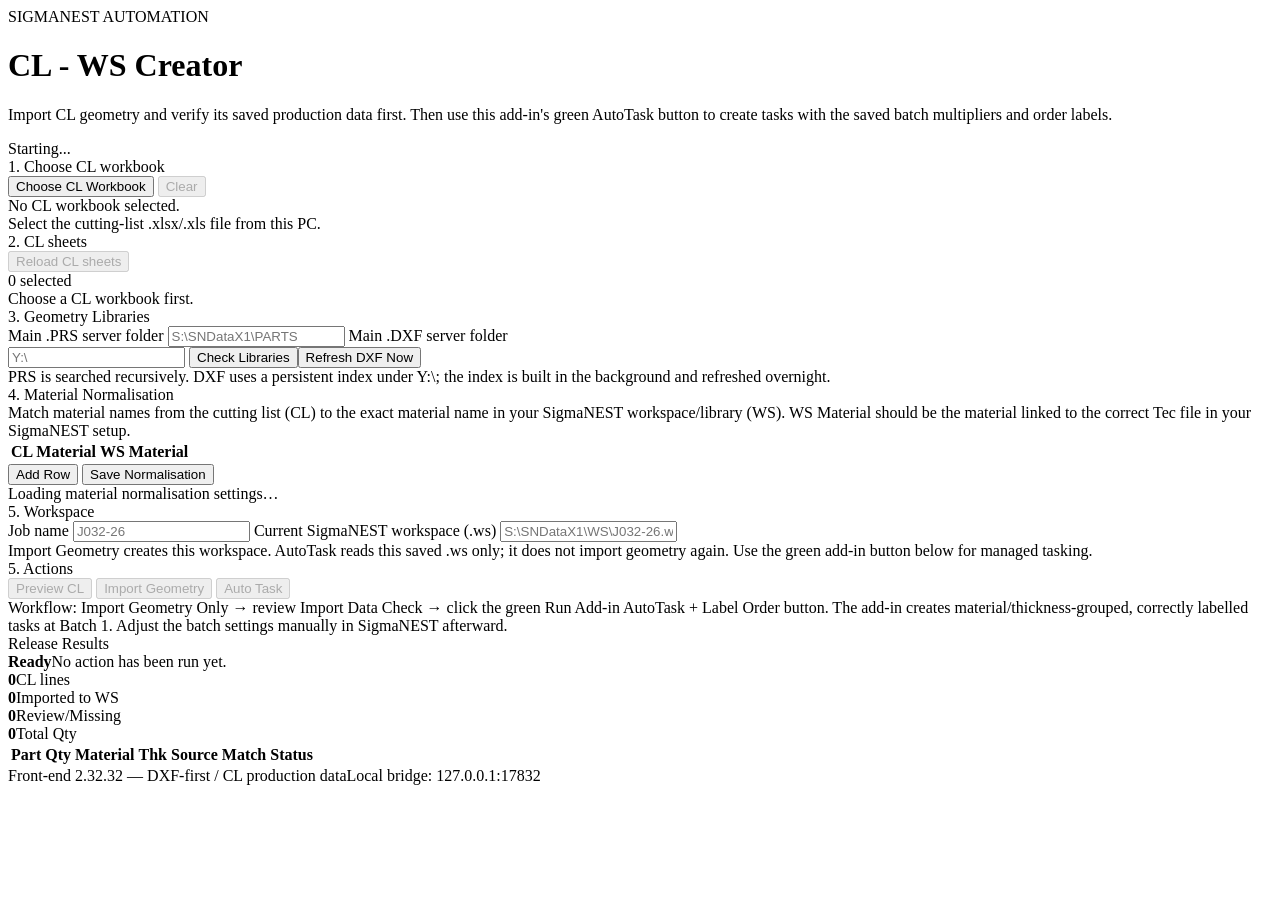
==== CL-WS-Creator/taskpane.html @ fc8cdee6 "Deploy CL-WS Creator task pane HTML" ====
<!doctype html>
<!-- Copyright © 2026 Eithan Meyer, in original material legally owned by Eithan Meyer.
     All rights reserved to the extent of those rights.
     Proprietary; third-party components/material are excluded.
     No copyright registration or patent application is claimed by this notice. -->
<html>
<head>
  <meta charset="utf-8">
  <meta http-equiv="X-UA-Compatible" content="IE=Edge">
  <meta http-equiv="Cache-Control" content="no-cache, no-store, must-revalidate">
  <meta http-equiv="Pragma" content="no-cache">
  <meta name="viewport" content="width=device-width,initial-scale=1">
  <title>CL - WS Creator</title>
  <link rel="stylesheet" href="taskpane.css?v=2.32.32">
  <script src="https://appsforoffice.microsoft.com/lib/1/hosted/office.js"></script>
  <script src="https://cdn.sheetjs.com/xlsx-0.20.3/package/dist/xlsx.full.min.js"></script>
</head>
<body>
<main class="app">
  <header class="hero">
    <div>
      <div class="eyebrow">SIGMANEST AUTOMATION</div>
      <h1>CL - WS Creator</h1>
      <p>Import CL geometry and verify its saved production data first. Then use this add-in's green AutoTask button to create tasks with the saved batch multipliers and order labels.</p>
    </div>
    <div id="statusPill" class="pill neutral">Starting...</div>
  </header>

  <section class="card">
    <div class="sectionTitle">1. Choose CL workbook</div>
    <div class="row">
      <input id="clFile" type="file" accept=".xlsx,.xls" hidden>
      <button id="chooseCL" class="primary">Choose CL Workbook</button>
      <button id="clearCL" class="secondary" type="button" disabled>Clear</button>
    </div>
    <div id="clFileName" class="fileName">No CL workbook selected.</div>
    <div id="clFileStatus" class="muted">Select the cutting-list .xlsx/.xls file from this PC.</div>
  </section>

  <section class="card">
    <div class="sectionTitle">2. CL sheets</div>
    <div class="row between">
      <button id="refreshSheets" class="secondary" type="button" disabled>Reload CL sheets</button>
      <div id="sheetCount" class="muted inline">0 selected</div>
    </div>
    <div id="sheetList" class="sheetList empty">Choose a CL workbook first.</div>
  </section>

  <section class="card">
    <div class="sectionTitle">3. Geometry Libraries</div>
    <label for="libraryPath">Main .PRS server folder</label>
    <input id="libraryPath" type="text" placeholder="S:\SNDataX1\PARTS">
    <label for="dxfPath">Main .DXF server folder</label>
    <div class="row">
      <input id="dxfPath" type="text" placeholder="Y:\">
      <button id="scanLibrary" class="secondary" type="button">Check Libraries</button><button id="refreshDxf" class="secondary" type="button">Refresh DXF Now</button>
    </div>
    <div id="libraryStatus" class="muted">PRS is searched recursively. DXF uses a persistent index under Y:\; the index is built in the background and refreshed overnight.</div>
  </section>

  <section class="card">
    <div class="sectionTitle">4. Material Normalisation</div>
    <div class="muted">Match material names from the cutting list (CL) to the exact material name in your SigmaNEST workspace/library (WS). WS Material should be the material linked to the correct Tec file in your SigmaNEST setup.</div>
    <div class="materialMapWrap">
      <table id="materialNormalizationTable" class="materialMapTable">
        <thead><tr><th>CL Material</th><th>WS Material</th><th aria-label="Remove mapping"></th></tr></thead>
        <tbody></tbody>
      </table>
    </div>
    <div class="row normActions">
      <button id="addMaterialMapping" class="secondary" type="button">Add Row</button>
      <button id="saveMaterialNormalization" class="primary" type="button">Save Normalisation</button>
    </div>
    <div id="materialNormalizationStatus" class="muted">Loading material normalisation settings…</div>
  </section>

  <section class="card">
    <div class="sectionTitle">5. Workspace</div>
    <label for="jobName">Job name</label>
    <input id="jobName" type="text" placeholder="J032-26">
    <label for="wsPath">Current SigmaNEST workspace (.ws)</label>
    <input id="wsPath" type="text" placeholder="S:\SNDataX1\WS\J032-26.ws">
    <div class="muted">Import Geometry creates this workspace. AutoTask reads this saved .ws only; it does not import geometry again. Use the green add-in button below for managed tasking.</div>
  </section>

  <section class="card actionCard">
    <div class="sectionTitle">5. Actions</div>
    <div class="actionGrid">
      <button id="preview" class="secondary actionButton" type="button" disabled>Preview CL</button>
      <button id="importGeometry" class="primary actionButton" type="button" disabled>Import Geometry</button>
      <button id="autoTaskOrder" class="accent actionButton" type="button" disabled>Auto Task</button>
    </div>
    <div id="buildStatus" class="muted">Workflow: Import Geometry Only → review Import Data Check → click the green Run Add-in AutoTask + Label Order button. The add-in creates material/thickness-grouped, correctly labelled tasks at Batch 1. Adjust the batch settings manually in SigmaNEST afterward.</div>
  </section>

  <section class="card">
    <div class="sectionTitle">Release Results</div>
    <div class="summaryBanner"><strong id="releaseTitle">Ready</strong><span id="releaseDetail">No action has been run yet.</span></div>
    <div class="summaryGrid">
      <div><strong id="partsFound">0</strong><span>CL lines</span></div>
      <div><strong id="geometryFound">0</strong><span>Imported to WS</span></div>
      <div><strong id="geometryMissing">0</strong><span>Review/Missing</span></div>
      <div><strong id="totalQty">0</strong><span>Total Qty</span></div>
    </div>
    <div class="tableWrap">
      <table id="resultTable">
        <thead><tr><th>Part</th><th>Qty</th><th>Material</th><th>Thk</th><th>Source</th><th>Match</th><th>Status</th></tr></thead>
        <tbody></tbody>
      </table>
    </div>
  </section>

  <footer><span>Front-end 2.32.32 — DXF-first / CL production data</span><span id="bridgeVersion">Local bridge: 127.0.0.1:17832</span></footer>
</main>

<script src="src/clParser.min.js?v=2.32.32"></script>
<script src="taskpane.min.js?v=2.32.32"></script>
</body>
</html>
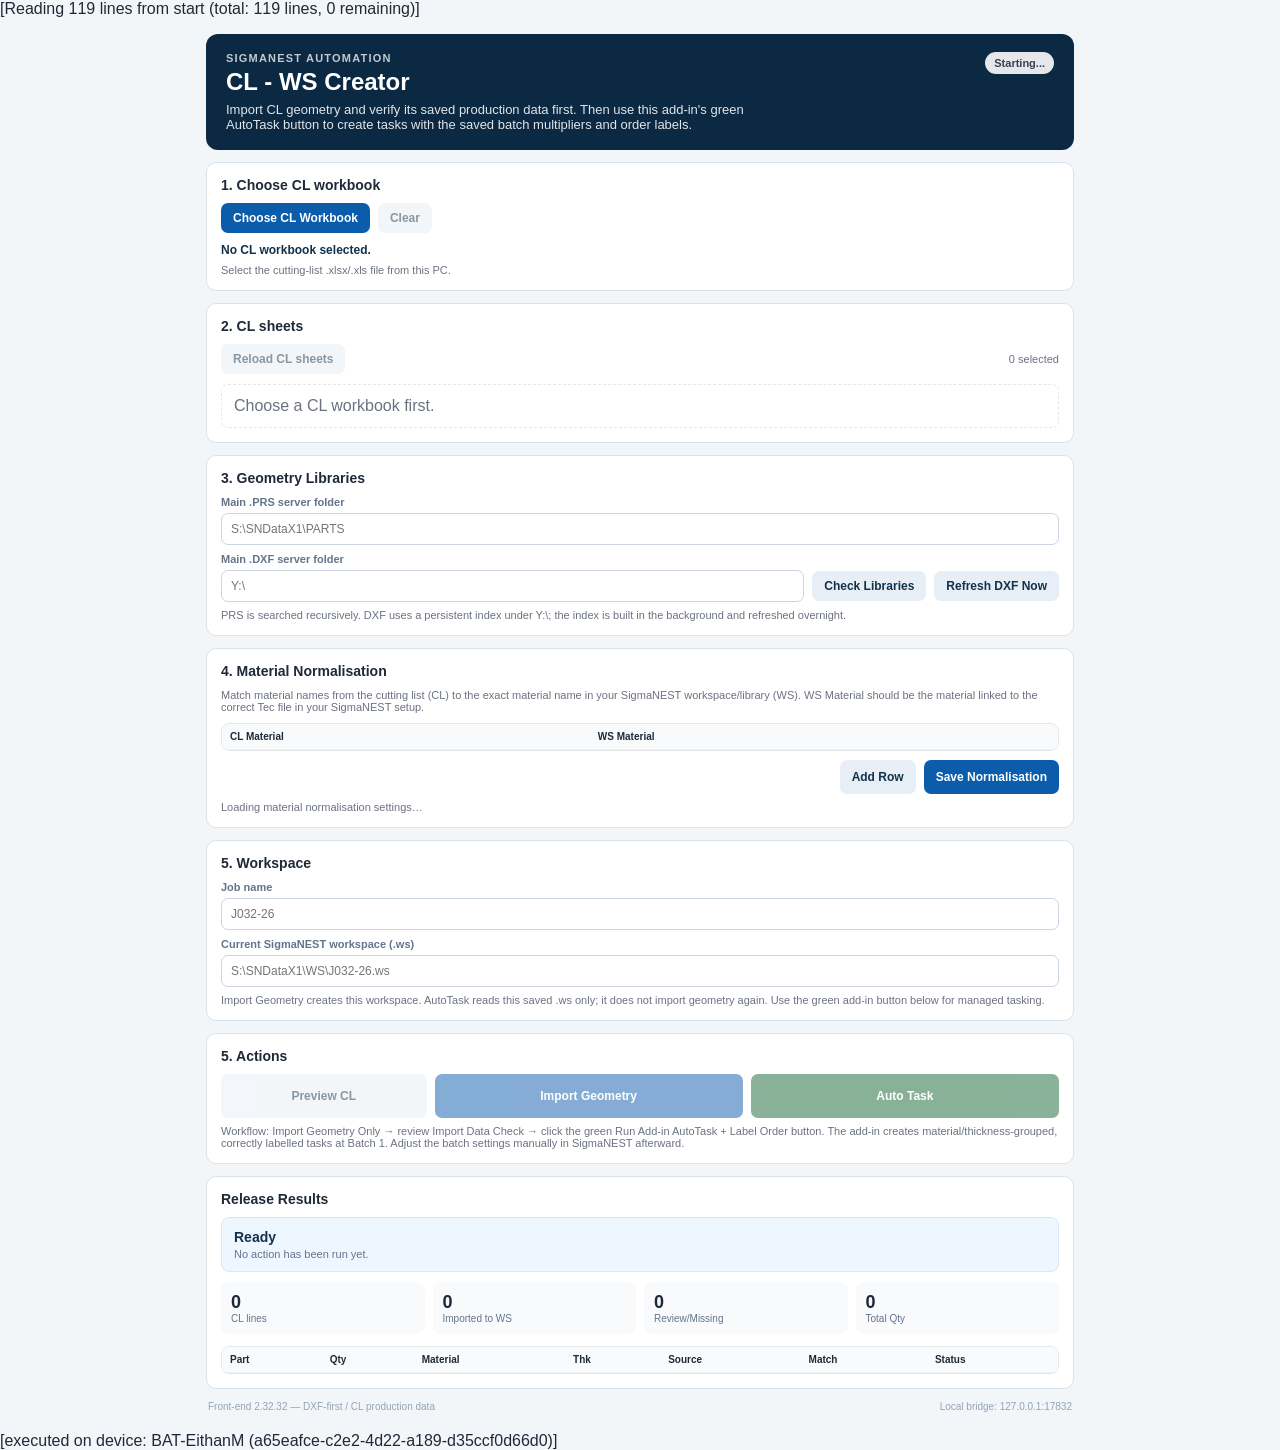
==== commit a19b1269: "Polish CL-WS Creator report sheet layouts" ====
--- a/CL-WS-Creator/taskpane.html
+++ b/CL-WS-Creator/taskpane.html
@@ -1,3 +1,5 @@
+[Reading 119 lines from start (total: 119 lines, 0 remaining)]
+
 <!doctype html>
 <!-- Copyright © 2026 Eithan Meyer, in original material legally owned by Eithan Meyer.
      All rights reserved to the extent of those rights.
@@ -11,7 +13,7 @@
   <meta http-equiv="Pragma" content="no-cache">
   <meta name="viewport" content="width=device-width,initial-scale=1">
   <title>CL - WS Creator</title>
-  <link rel="stylesheet" href="taskpane.css?v=2.32.32">
+  <link rel="stylesheet" href="taskpane.css?v=2.32.33">
   <script src="https://appsforoffice.microsoft.com/lib/1/hosted/office.js"></script>
   <script src="https://cdn.sheetjs.com/xlsx-0.20.3/package/dist/xlsx.full.min.js"></script>
 </head>
@@ -113,7 +115,9 @@
   <footer><span>Front-end 2.32.32 — DXF-first / CL production data</span><span id="bridgeVersion">Local bridge: 127.0.0.1:17832</span></footer>
 </main>
 
-<script src="src/clParser.min.js?v=2.32.32"></script>
-<script src="taskpane.min.js?v=2.32.32"></script>
+<script src="src/clParser.min.js?v=2.32.33"></script>
+<script src="taskpane.min.js?v=2.32.33"></script>
 </body>
 </html>
+
+[executed on device: BAT-EithanM (a65eafce-c2e2-4d22-a189-d35ccf0d66d0)]
--- a/CL-WS-Creator/taskpane.css
+++ b/CL-WS-Creator/taskpane.css
@@ -0,0 +1,68 @@
+/*
+ * Copyright © 2026 Eithan Meyer, in original material legally owned by Eithan Meyer.
+ * All rights reserved to the extent of those rights.
+ * Proprietary. Third-party components/material are excluded.
+ * No registration or patent claim is made by this notice.
+ */
+:root{font-family:Segoe UI,Arial,sans-serif;color:#1f2937;background:#f3f6f9}
+*{box-sizing:border-box}
+body{margin:0;background:#f3f6f9}
+.app{padding:16px;max-width:900px;margin:auto}
+.hero{background:#0b2942;color:#fff;border-radius:12px;padding:18px 20px;display:flex;justify-content:space-between;gap:16px;align-items:flex-start}
+.eyebrow{font-size:11px;letter-spacing:1.2px;opacity:.75;font-weight:700}
+.hero h1{margin:4px 0 6px;font-size:24px}
+.hero p{margin:0;opacity:.88;font-size:13px;max-width:560px}
+.pill{padding:5px 9px;border-radius:99px;font-size:11px;font-weight:700;white-space:nowrap}
+.pill.ok{background:#dcfce7;color:#166534}
+.pill.warn{background:#fef3c7;color:#92400e}
+.pill.bad{background:#fee2e2;color:#991b1b}
+.pill.neutral{background:#e5e7eb;color:#374151}
+.card{background:#fff;border:1px solid #dbe3ea;border-radius:10px;padding:14px;margin-top:12px}
+.sectionTitle{font-size:14px;font-weight:700;margin-bottom:10px}
+.row{display:flex;gap:8px;align-items:center}
+.between{justify-content:space-between}
+label{display:block;font-size:11px;color:#64748b;font-weight:700;margin:8px 0 5px}
+input{width:100%;padding:8px 9px;border:1px solid #cbd5e1;border-radius:7px;font:inherit;font-size:12px;background:#fff}
+button{border:0;border-radius:7px;padding:8px 12px;font:inherit;font-size:12px;font-weight:700;cursor:pointer}
+button:disabled{opacity:.5;cursor:not-allowed}
+.primary{background:#0b5cab;color:#fff}
+.secondary{background:#e7eef5;color:#12324a}
+.row>input{flex:1}
+.fileName{margin-top:10px;font-size:12px;font-weight:700;color:#12324a;overflow:hidden;text-overflow:ellipsis;white-space:nowrap}
+.muted{font-size:11px;color:#6b7280;margin-top:7px}
+.muted.inline{margin-top:0}
+.sheetList{margin-top:10px;border:1px solid #e5e7eb;border-radius:7px;max-height:220px;overflow:auto}
+.sheetList.empty{padding:12px;color:#6b7280;border-style:dashed}
+.sheetItem{display:flex;align-items:center;gap:8px;padding:8px 10px;border-bottom:1px solid #f1f5f9;font-size:12px}
+.sheetItem:last-child{border-bottom:0}
+.sheetItem input{width:auto;margin:0}
+.actionRow{justify-content:flex-end;margin-top:12px}
+.summaryGrid{display:grid;grid-template-columns:repeat(4,1fr);gap:8px}
+.summaryGrid>div{background:#f8fafc;border-radius:8px;padding:10px}
+.summaryGrid strong{display:block;font-size:18px}
+.summaryGrid span{font-size:10px;color:#64748b}
+.tableWrap{margin-top:12px;max-height:320px;overflow:auto;border:1px solid #e5e7eb;border-radius:8px}
+table{border-collapse:collapse;width:100%;font-size:10px;min-width:620px}
+th,td{text-align:left;padding:7px 8px;border-bottom:1px solid #eef2f7}
+th{position:sticky;top:0;background:#f8fafc;font-weight:700}
+.okText{color:#15803d;font-weight:700}
+.warnText{color:#a16207;font-weight:700}
+.badText{color:#b91c1c;font-weight:700}
+footer{display:flex;justify-content:space-between;gap:8px;font-size:10px;color:#94a3b8;padding:12px 2px 4px}
+@media(max-width:650px){.summaryGrid{grid-template-columns:1fr 1fr}.actionGrid{grid-template-columns:1fr}.hero{flex-direction:column}footer{flex-direction:column}}
+
+.actionGrid{display:grid;grid-template-columns:1fr 1.5fr 1.5fr;gap:8px}
+.actionButton{min-height:44px}
+.accent{background:#166534;color:#fff}
+.summaryBanner{margin-bottom:10px;padding:11px 12px;border-radius:8px;background:#eef6ff;border:1px solid #d8e8f7}
+.summaryBanner strong{display:block;font-size:14px;color:#12324a}
+.summaryBanner span{display:block;font-size:11px;color:#64748b;margin-top:3px}
+.materialMapWrap{margin-top:10px;max-height:240px;overflow:auto;border:1px solid #e5e7eb;border-radius:8px}
+.materialMapTable{table-layout:fixed;min-width:0}
+.materialMapTable th:nth-child(1),.materialMapTable td:nth-child(1){width:44%}
+.materialMapTable th:nth-child(2),.materialMapTable td:nth-child(2){width:44%}
+.materialMapTable th:nth-child(3),.materialMapTable td:nth-child(3){width:12%;padding-left:2px;padding-right:2px}
+.materialMapInput{width:100%;min-width:0;padding:7px;font-size:11px}
+.removeMapping{padding:6px 5px;background:#fee2e2;color:#991b1b;font-size:10px;white-space:nowrap}
+.normActions{margin-top:9px;justify-content:flex-end;flex-wrap:wrap}
+.normActions button{min-height:34px}
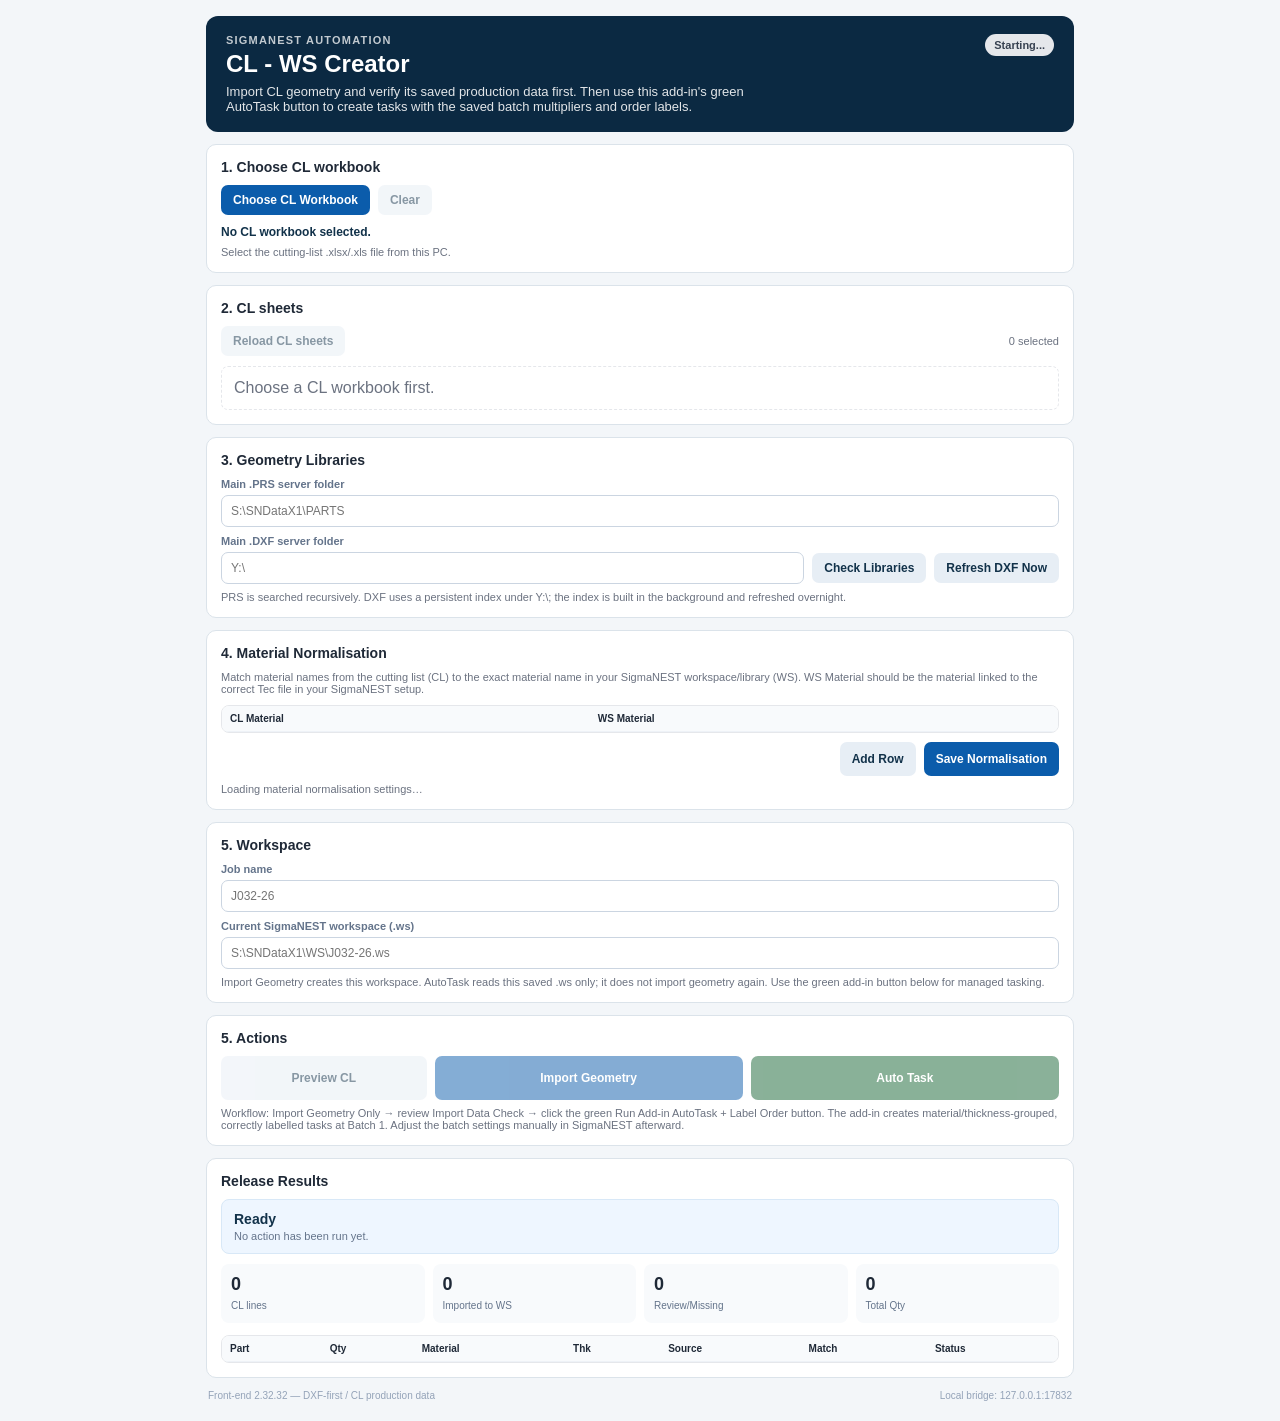
==== commit 4ae91dec: "Restore clean task pane assets and publish report autofit fix" ====
--- a/CL-WS-Creator/taskpane.html
+++ b/CL-WS-Creator/taskpane.html
@@ -1,5 +1,3 @@
-[Reading 119 lines from start (total: 119 lines, 0 remaining)]
-
 <!doctype html>
 <!-- Copyright © 2026 Eithan Meyer, in original material legally owned by Eithan Meyer.
      All rights reserved to the extent of those rights.
@@ -13,7 +11,7 @@
   <meta http-equiv="Pragma" content="no-cache">
   <meta name="viewport" content="width=device-width,initial-scale=1">
   <title>CL - WS Creator</title>
-  <link rel="stylesheet" href="taskpane.css?v=2.32.33">
+  <link rel="stylesheet" href="taskpane.css?v=2.32.34">
   <script src="https://appsforoffice.microsoft.com/lib/1/hosted/office.js"></script>
   <script src="https://cdn.sheetjs.com/xlsx-0.20.3/package/dist/xlsx.full.min.js"></script>
 </head>
@@ -115,9 +113,7 @@
   <footer><span>Front-end 2.32.32 — DXF-first / CL production data</span><span id="bridgeVersion">Local bridge: 127.0.0.1:17832</span></footer>
 </main>
 
-<script src="src/clParser.min.js?v=2.32.33"></script>
-<script src="taskpane.min.js?v=2.32.33"></script>
+<script src="src/clParser.min.js?v=2.32.34"></script>
+<script src="taskpane.min.js?v=2.32.34"></script>
 </body>
 </html>
-
-[executed on device: BAT-EithanM (a65eafce-c2e2-4d22-a189-d35ccf0d66d0)]
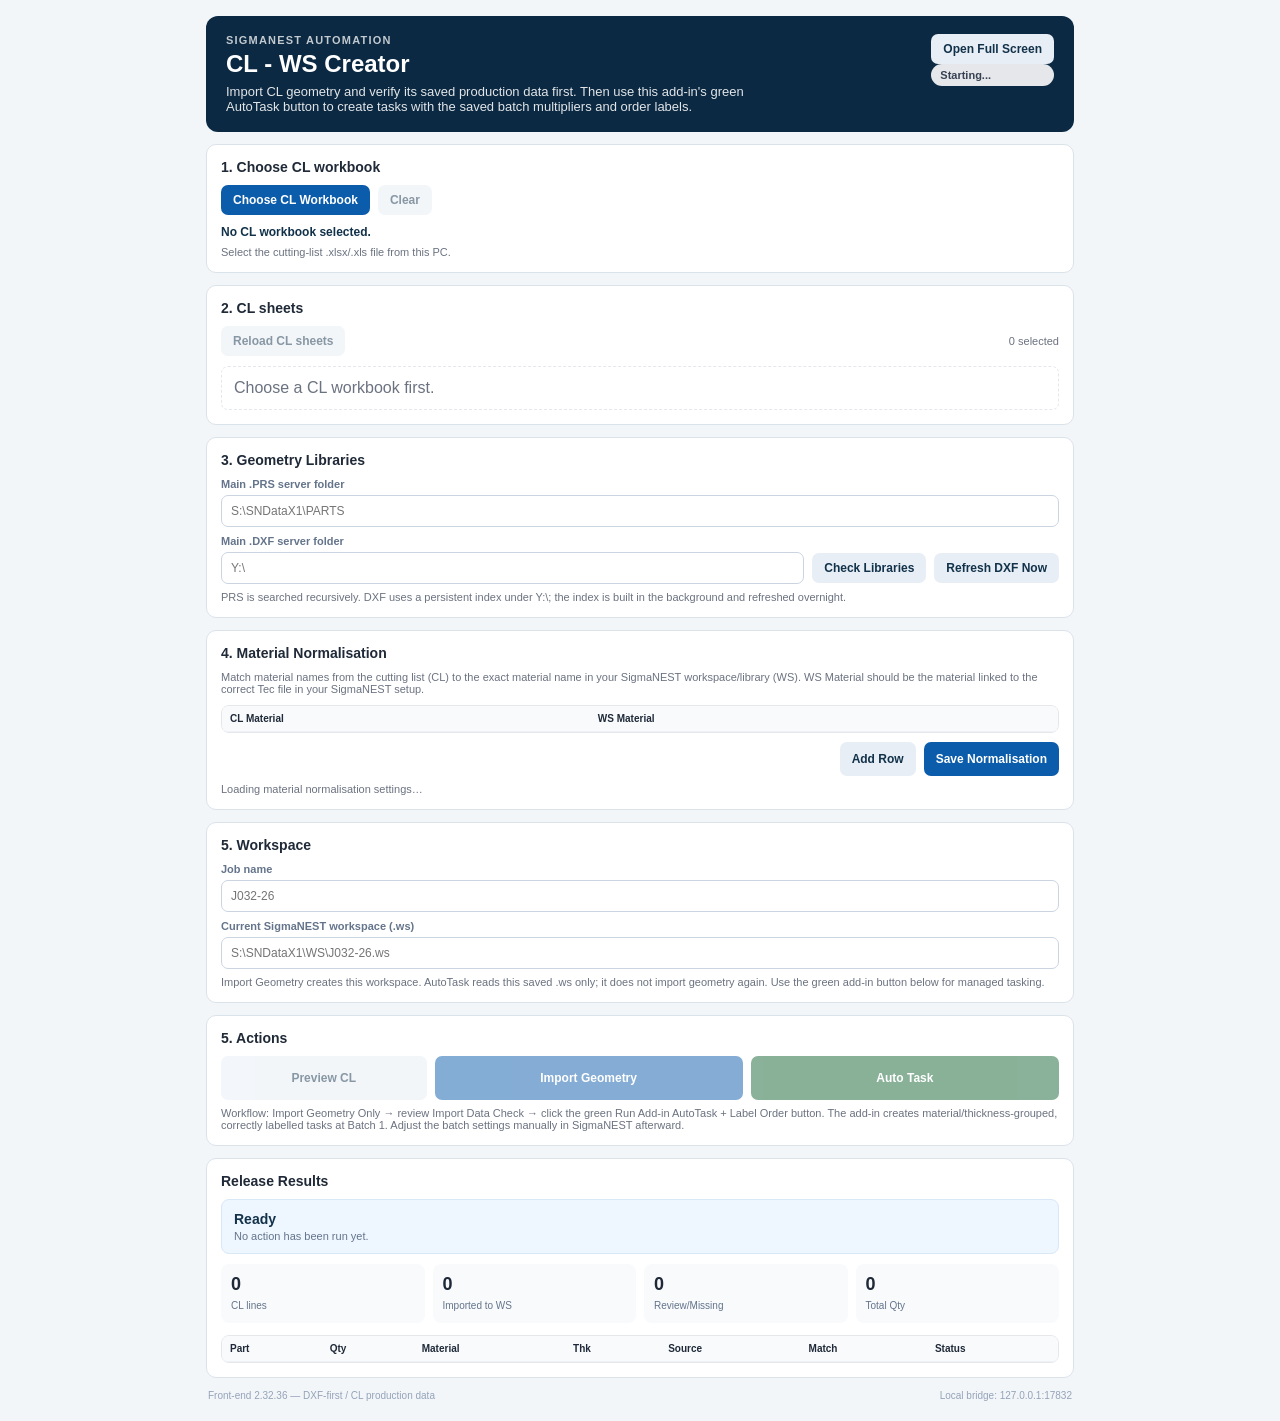
==== commit 61fc6edb: "Publish full-screen workspace entry point" ====
--- a/CL-WS-Creator/taskpane.html
+++ b/CL-WS-Creator/taskpane.html
@@ -11,7 +11,7 @@
   <meta http-equiv="Pragma" content="no-cache">
   <meta name="viewport" content="width=device-width,initial-scale=1">
   <title>CL - WS Creator</title>
-  <link rel="stylesheet" href="taskpane.css?v=2.32.34">
+  <link rel="stylesheet" href="taskpane.css?v=2.32.36">
   <script src="https://appsforoffice.microsoft.com/lib/1/hosted/office.js"></script>
   <script src="https://cdn.sheetjs.com/xlsx-0.20.3/package/dist/xlsx.full.min.js"></script>
 </head>
@@ -23,10 +23,14 @@
       <h1>CL - WS Creator</h1>
       <p>Import CL geometry and verify its saved production data first. Then use this add-in's green AutoTask button to create tasks with the saved batch multipliers and order labels.</p>
     </div>
-    <div id="statusPill" class="pill neutral">Starting...</div>
+    <div class="heroActions">
+      <button id="openFullscreen" class="secondary" type="button">Open Full Screen</button>
+      <button id="closeFullscreen" class="secondary" type="button" hidden>Close Full Screen</button>
+      <div id="statusPill" class="pill neutral">Starting...</div>
+    </div>
   </header>
 
-  <section class="card">
+  <section id="clWorkbookCard" class="card">
     <div class="sectionTitle">1. Choose CL workbook</div>
     <div class="row">
       <input id="clFile" type="file" accept=".xlsx,.xls" hidden>
@@ -37,7 +41,7 @@
     <div id="clFileStatus" class="muted">Select the cutting-list .xlsx/.xls file from this PC.</div>
   </section>
 
-  <section class="card">
+  <section id="clSheetsCard" class="card">
     <div class="sectionTitle">2. CL sheets</div>
     <div class="row between">
       <button id="refreshSheets" class="secondary" type="button" disabled>Reload CL sheets</button>
@@ -46,7 +50,7 @@
     <div id="sheetList" class="sheetList empty">Choose a CL workbook first.</div>
   </section>
 
-  <section class="card">
+  <section id="librariesCard" class="card">
     <div class="sectionTitle">3. Geometry Libraries</div>
     <label for="libraryPath">Main .PRS server folder</label>
     <input id="libraryPath" type="text" placeholder="S:\SNDataX1\PARTS">
@@ -58,7 +62,7 @@
     <div id="libraryStatus" class="muted">PRS is searched recursively. DXF uses a persistent index under Y:\; the index is built in the background and refreshed overnight.</div>
   </section>
 
-  <section class="card">
+  <section id="normalizationCard" class="card">
     <div class="sectionTitle">4. Material Normalisation</div>
     <div class="muted">Match material names from the cutting list (CL) to the exact material name in your SigmaNEST workspace/library (WS). WS Material should be the material linked to the correct Tec file in your SigmaNEST setup.</div>
     <div class="materialMapWrap">
@@ -74,7 +78,7 @@
     <div id="materialNormalizationStatus" class="muted">Loading material normalisation settings…</div>
   </section>
 
-  <section class="card">
+  <section id="workspaceCard" class="card">
     <div class="sectionTitle">5. Workspace</div>
     <label for="jobName">Job name</label>
     <input id="jobName" type="text" placeholder="J032-26">
@@ -83,7 +87,7 @@
     <div class="muted">Import Geometry creates this workspace. AutoTask reads this saved .ws only; it does not import geometry again. Use the green add-in button below for managed tasking.</div>
   </section>
 
-  <section class="card actionCard">
+  <section id="actionCard" class="card actionCard">
     <div class="sectionTitle">5. Actions</div>
     <div class="actionGrid">
       <button id="preview" class="secondary actionButton" type="button" disabled>Preview CL</button>
@@ -93,7 +97,7 @@
     <div id="buildStatus" class="muted">Workflow: Import Geometry Only → review Import Data Check → click the green Run Add-in AutoTask + Label Order button. The add-in creates material/thickness-grouped, correctly labelled tasks at Batch 1. Adjust the batch settings manually in SigmaNEST afterward.</div>
   </section>
 
-  <section class="card">
+  <section id="releaseResultsCard" class="card">
     <div class="sectionTitle">Release Results</div>
     <div class="summaryBanner"><strong id="releaseTitle">Ready</strong><span id="releaseDetail">No action has been run yet.</span></div>
     <div class="summaryGrid">
@@ -110,10 +114,11 @@
     </div>
   </section>
 
-  <footer><span>Front-end 2.32.32 — DXF-first / CL production data</span><span id="bridgeVersion">Local bridge: 127.0.0.1:17832</span></footer>
+  <footer><span>Front-end 2.32.36 — DXF-first / CL production data</span><span id="bridgeVersion">Local bridge: 127.0.0.1:17832</span></footer>
 </main>
 
-<script src="src/clParser.min.js?v=2.32.34"></script>
-<script src="taskpane.min.js?v=2.32.34"></script>
+<script src="src/clParser.min.js?v=2.32.36"></script>
+<script src="taskpane.min.js?v=2.32.36"></script>
+<script src="fullscreen.js?v=2.32.36"></script>
 </body>
 </html>
